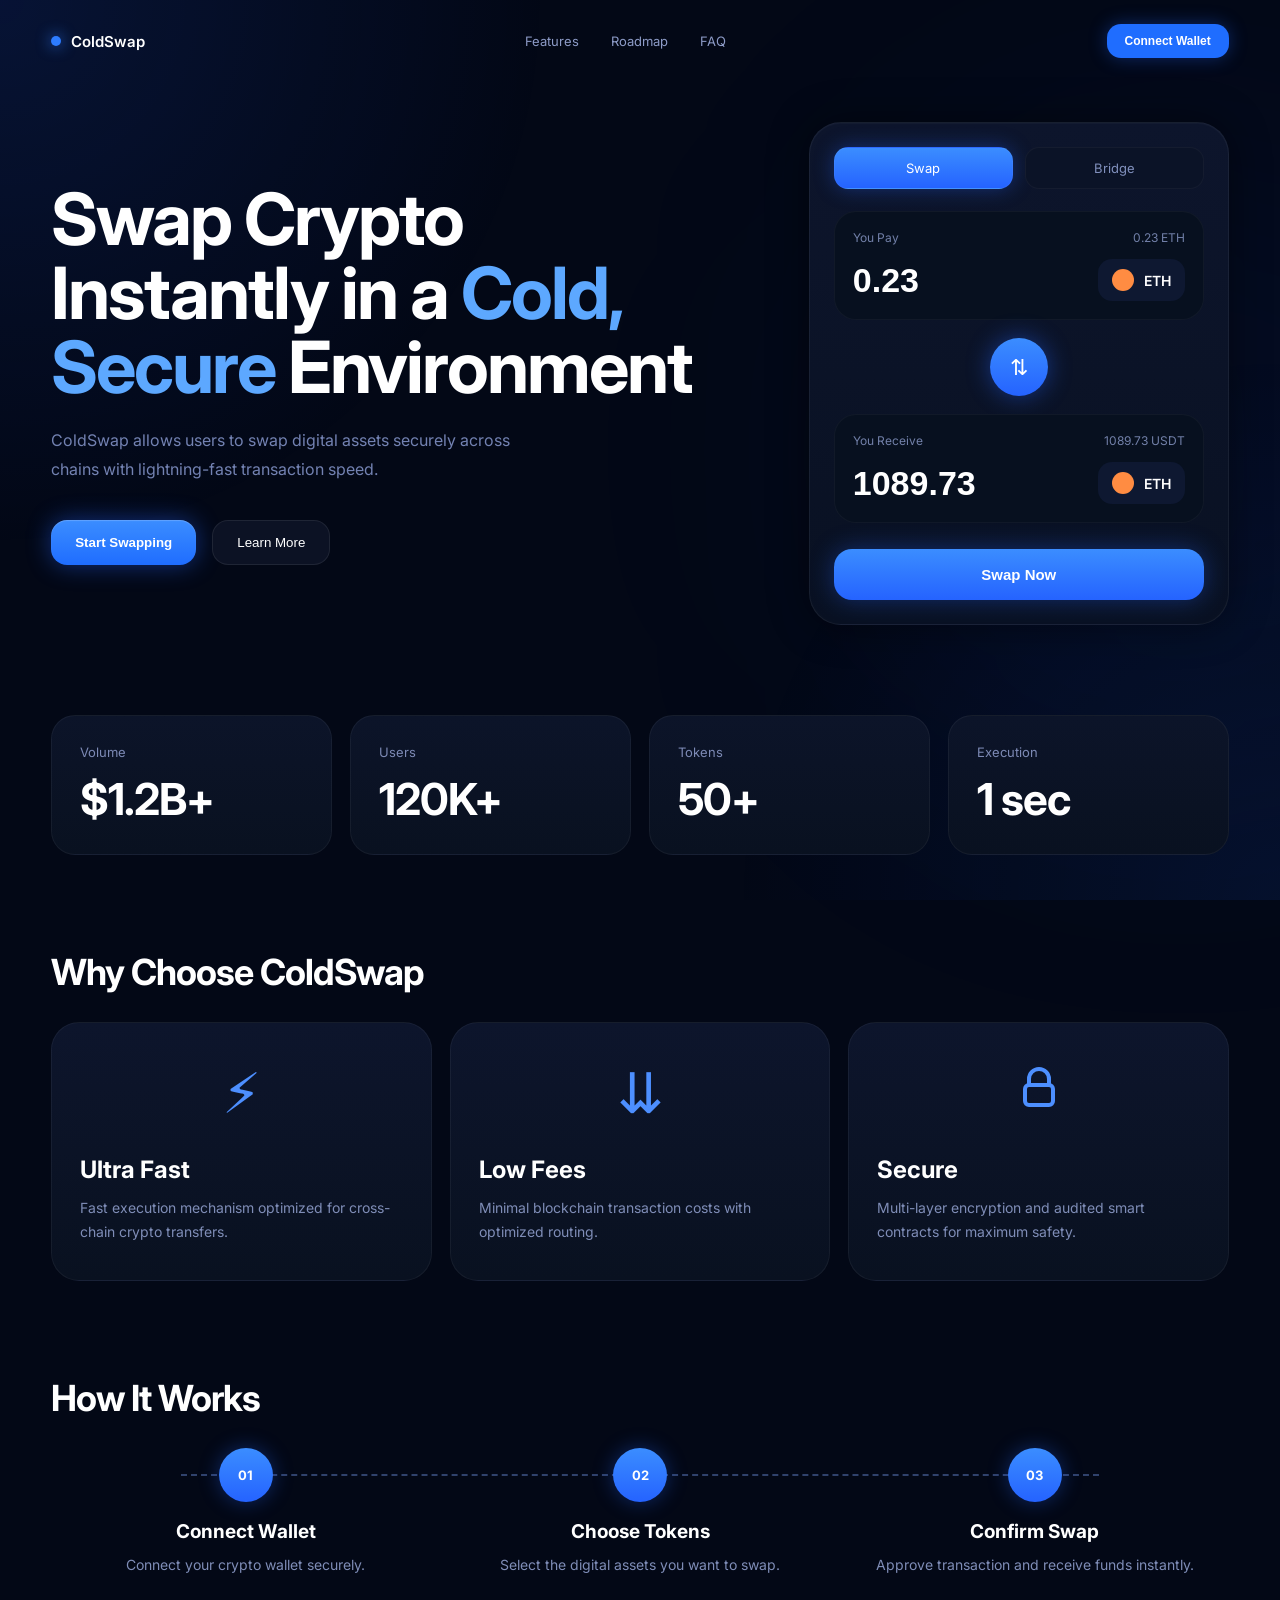
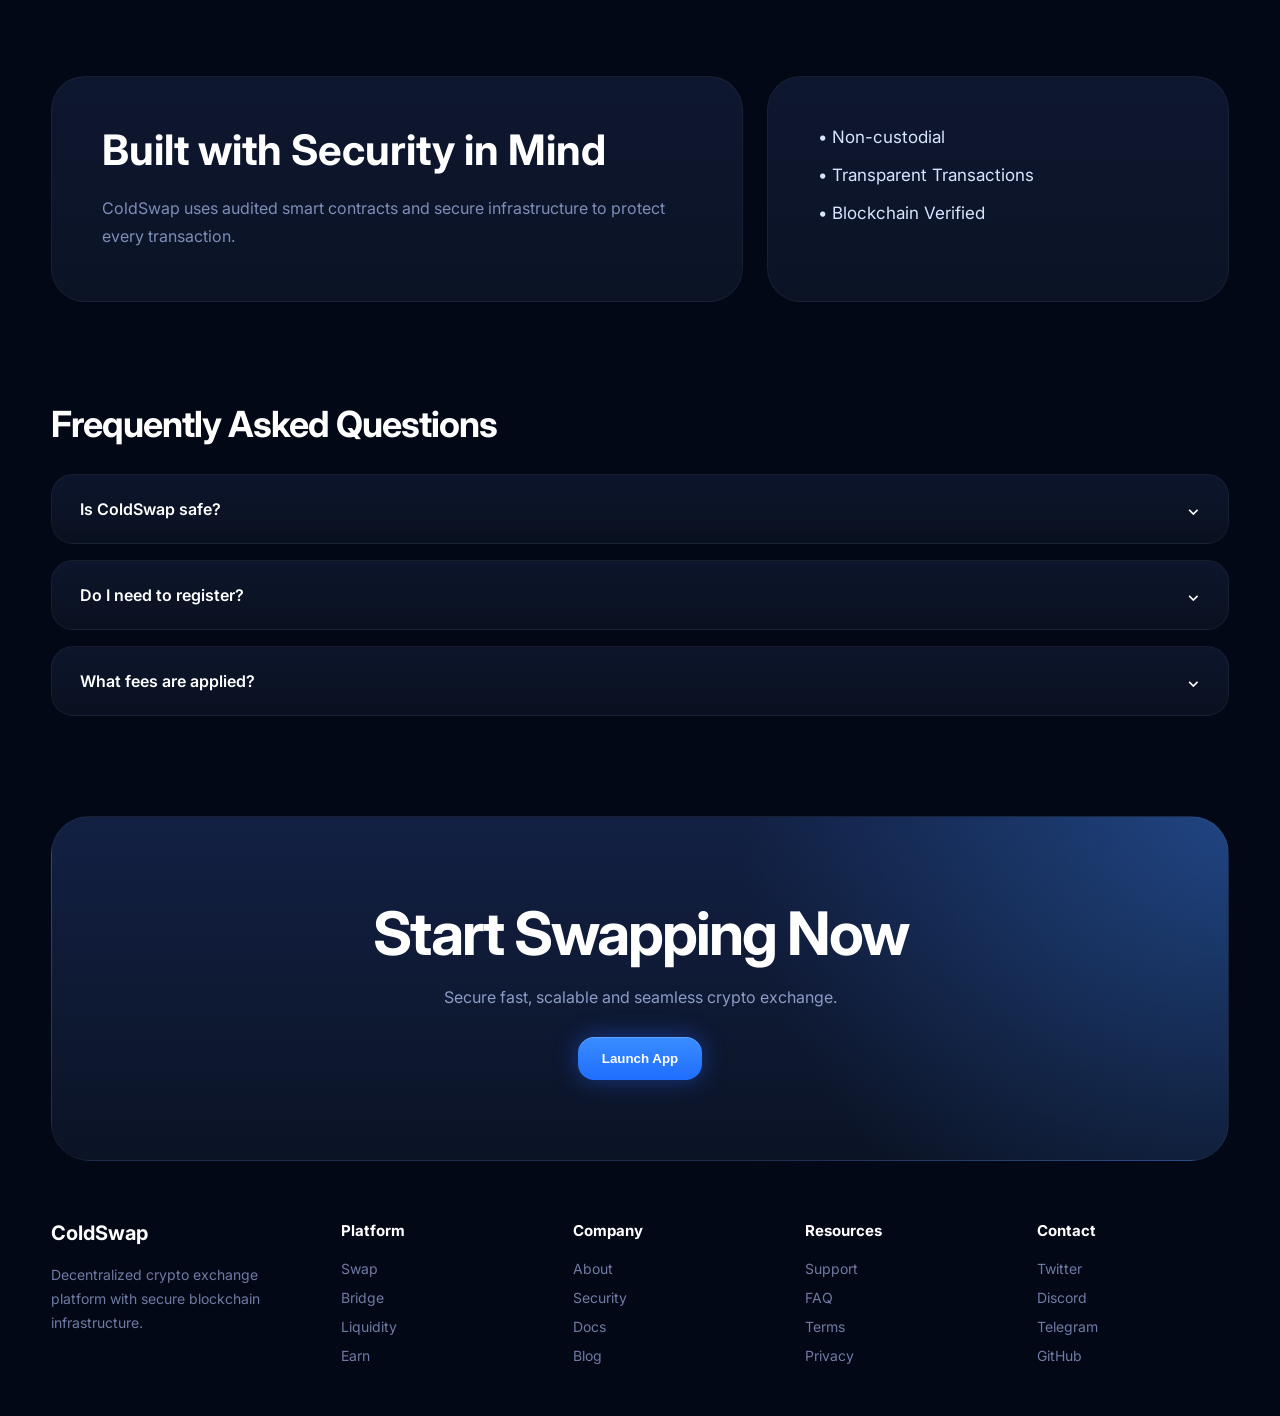
==== Доработки финал.html @ 14b4304d "Add files via upload" ====
<!DOCTYPE html>
<html lang="en">
<head>
<meta charset="UTF-8" />
<meta name="viewport" content="width=device-width, initial-scale=1.0"/>
<title>ColdSwap</title>

<link href="https://fonts.googleapis.com/css2?family=Inter:wght@400;500;600;700;800&display=swap" rel="stylesheet">

<style>

*{
    margin:0;
    padding:0;
    box-sizing:border-box;
}

body{
    background:#030816;
    font-family:'Inter',sans-serif;
    color:white;
    overflow-x:hidden;
}

/* BACKGROUND */

body::before{
    content:"";
    position:fixed;
    inset:0;
    background:
    radial-gradient(circle at top left,#245cff22 0%,transparent 35%),
    radial-gradient(circle at bottom right,#2967ff18 0%,transparent 35%);
    z-index:-2;
}

body::after{
    content:"";
    position:fixed;
    width:600px;
    height:600px;
    background:#2563ff10;
    filter:blur(140px);
    border-radius:50%;
    right:-200px;
    top:150px;
    z-index:-1;
}

/* CONTAINER */

.container{
    width:1200px;
    max-width:92%;
    margin:auto;
}

/* HEADER */

header{
    padding:24px 0;
    display:flex;
    justify-content:space-between;
    align-items:center;
}

.logo{
    display:flex;
    align-items:center;
    gap:10px;
    font-size:15px;
    font-weight:600;
}

.logo-dot{
    width:10px;
    height:10px;
    background:#2d7cff;
    border-radius:50%;
    box-shadow:0 0 15px #2d7cff;
}

nav{
    display:flex;
    gap:32px;
}

nav a{
    color:#8d9bc7;
    text-decoration:none;
    font-size:13px;
    transition:.3s;
}

nav a:hover{
    color:white;
}

.connect-btn{
    background:#1f6dff;
    border:none;
    color:white;
    padding:10px 18px;
    border-radius:14px;
    font-size:12px;
    font-weight:600;
    cursor:pointer;
    box-shadow:0 0 18px rgba(37,99,255,.35);
}

/* HERO */

.hero{
    margin-top:40px;
    display:grid;
    grid-template-columns:1fr 420px;
    gap:80px;
    align-items:center;
}

.hero h1{
    font-size:72px;
    line-height:1.03;
    font-weight:700;
    max-width:650px;
    letter-spacing:-2px;
}

.hero h1 span{
    color:#5da8ff;
}

.hero p{
    margin-top:22px;
    max-width:500px;
    color:#7382b2;
    font-size:16px;
    line-height:1.8;
}

.hero-buttons{
    display:flex;
    gap:16px;
    margin-top:36px;
}

.primary-btn{
    padding:14px 24px;
    border-radius:16px;
    border:none;
    background:linear-gradient(180deg,#3b8dff,#1f6dff);
    color:white;
    font-weight:600;
    cursor:pointer;
    box-shadow:
    0 0 25px rgba(37,99,255,.45),
    inset 0 1px 1px rgba(255,255,255,.2);
}

.secondary-btn{
    padding:14px 24px;
    border-radius:16px;
    border:1px solid rgba(255,255,255,.08);
    background:#0c1224;
    color:white;
    font-weight:500;
    cursor:pointer;
}

/* SWAP CARD */

.swap-card{
    position:relative;
    background:linear-gradient(180deg,#0d152c,#091122);
    border-radius:32px;
    padding:24px;
    border:1px solid rgba(255,255,255,.06);
    box-shadow:
    0 0 40px rgba(0,0,0,.45),
    inset 0 1px 1px rgba(255,255,255,.03);
}

.swap-tabs{
    display:flex;
    gap:12px;
    margin-bottom:22px;
}

.swap-tab{
    flex:1;
    background:#0b1327;
    border-radius:14px;
    padding:12px;
    text-align:center;
    font-size:13px;
    color:#8190bd;
    border:1px solid rgba(255,255,255,.04);
}

.swap-tab.active{
    background:linear-gradient(180deg,#3b8dff,#2563ff);
    color:white;
    box-shadow:0 0 20px rgba(37,99,255,.35);
}

.swap-input{
    background:#07101f;
    border:1px solid rgba(255,255,255,.04);
    border-radius:22px;
    padding:18px;
    margin-bottom:18px;
}

.swap-top{
    display:flex;
    justify-content:space-between;
    color:#7280a9;
    font-size:12px;
    margin-bottom:14px;
}

.swap-main{
    display:flex;
    justify-content:space-between;
    align-items:center;
}

.swap-main input{
    background:none;
    border:none;
    outline:none;
    color:white;
    font-size:34px;
    font-weight:700;
    width:100%;
}

.token{
    display:flex;
    align-items:center;
    gap:10px;
    background:#0e1831;
    border-radius:14px;
    padding:10px 14px;
    font-weight:600;
    font-size:14px;
}

.token-circle{
    width:22px;
    height:22px;
    border-radius:50%;
}

.eth{
    background:#ff8c42;
}

.usdt{
    background:#e6e6e6;
}

.swap-middle{
    width:58px;
    height:58px;
    border-radius:50%;
    margin:18px auto;
    background:linear-gradient(180deg,#3b8dff,#2563ff);
    display:flex;
    align-items:center;
    justify-content:center;
    font-size:22px;
    box-shadow:0 0 24px rgba(37,99,255,.45);
}

.swap-btn{
    width:100%;
    border:none;
    padding:17px;
    border-radius:18px;
    background:linear-gradient(180deg,#3b8dff,#2563ff);
    color:white;
    font-weight:700;
    font-size:15px;
    margin-top:8px;
    cursor:pointer;
    box-shadow:0 0 25px rgba(37,99,255,.35);
}

/* STATS */

.stats{
    margin-top:90px;
    display:grid;
    grid-template-columns:repeat(4,1fr);
    gap:18px;
}

.stat{
    background:linear-gradient(180deg,#0c1429,#091120);
    border-radius:24px;
    padding:28px;
    border:1px solid rgba(255,255,255,.05);
}

.stat small{
    color:#7d8ab5;
    display:block;
    margin-bottom:12px;
    font-size:13px;
}

.stat h2{
    font-size:44px;
    letter-spacing:-1px;
}

/* TITLES */

.section-title{
    margin-top:95px;
    margin-bottom:28px;
    font-size:36px;
    letter-spacing:-1px;
}

/* FEATURES */

.features{
    display:grid;
    grid-template-columns:repeat(3,1fr);
    gap:18px;
}

.feature{
    background:linear-gradient(180deg,#0d152c,#091120);
    border-radius:28px;
    padding:36px 28px;
    border:1px solid rgba(255,255,255,.05);
    transition:.35s;
}

.feature:hover{
    transform:translateY(-6px);
    box-shadow:0 0 35px rgba(37,99,255,.18);
}

.feature-icon{
    font-size:56px;
    color:#4d8fff;
    margin-bottom:28px;
}

.feature h3{
    font-size:24px;
    margin-bottom:12px;
}

.feature p{
    color:#7f8db7;
    line-height:1.7;
    font-size:14px;
}

/* HOW */

.how{
    margin-top:24px;
    display:flex;
    justify-content:space-between;
    position:relative;
}

.how::before{
    content:"";
    position:absolute;
    width:78%;
    border-top:2px dashed #30426c;
    top:26px;
    left:11%;
}

.step{
    position:relative;
    z-index:2;
    text-align:center;
    width:33%;
}

.step-circle{
    width:54px;
    height:54px;
    border-radius:50%;
    background:linear-gradient(180deg,#3b8dff,#2563ff);
    display:flex;
    align-items:center;
    justify-content:center;
    margin:auto;
    margin-bottom:18px;
    font-size:13px;
    font-weight:700;
    box-shadow:0 0 20px rgba(37,99,255,.35);
}

.step h4{
    margin-bottom:10px;
    font-size:19px;
}

.step p{
    color:#7f8db7;
    font-size:14px;
    line-height:1.7;
}

/* SECURITY */

.security{
    margin-top:100px;
    display:grid;
    grid-template-columns:1.5fr 1fr;
    gap:24px; /* ВОТ ЭТО СОЗДАЁТ РАЗДЕЛЕНИЕ */
}

.security h2{
    font-size:42px;
    margin-bottom:20px;
    line-height:1.1;
}

.security p{
    color:#7f8db7;
    line-height:1.8;
    max-width:600px;
}

.security ul{
    list-style:none;
}

.security li{
    margin-bottom:18px;
    color:#d8e5ff;
    font-size:17px;
}

/* FAQ */

.faq{
    margin-top:100px;
}

.faq-box{
    background:linear-gradient(180deg,#0d152c,#091120);
    border-radius:22px;
    padding:24px 28px;
    margin-bottom:16px;
    border:1px solid rgba(255,255,255,.05);
}

.faq-question{
    display:flex;
    justify-content:space-between;
    align-items:center;
    font-size:16px;
    font-weight:600;
}

.faq-answer{
    margin-top:14px;
    color:#7f8db7;
    line-height:1.7;
    font-size:14px;
}

/* CTA */

.cta{
    margin-top:100px;
    background:
    radial-gradient(circle at top right,#3b8dff55,transparent 40%),
    linear-gradient(180deg,#122043,#0b1325);
    border-radius:38px;
    padding:80px;
    text-align:center;
    border:1px solid rgba(255,255,255,.05);
}

.cta h2{
    font-size:60px;
    margin-bottom:18px;
    letter-spacing:-2px;
}

.cta p{
    color:#8d9bc7;
    margin-bottom:30px;
}

/* FOOTER */

footer{
    padding:60px 0 40px;
    display:grid;
    grid-template-columns:1.3fr repeat(4,1fr);
    gap:40px;
}

.footer-logo{
    font-size:20px;
    font-weight:700;
    margin-bottom:18px;
}

.footer-text{
    color:#6f7ba4;
    line-height:1.7;
    font-size:14px;
}

.footer-col h4{
    margin-bottom:20px;
    font-size:15px;
}

.footer-col a{
    display:block;
    margin-bottom:12px;
    color:#6f7ba4;
    text-decoration:none;
    font-size:14px;
}

/* MOBILE */

@media(max-width:1000px){

    .hero{
        grid-template-columns:1fr;
    }

    .stats{
        grid-template-columns:1fr 1fr;
    }

    .features{
        grid-template-columns:1fr;
    }

    .security{
        grid-template-columns:1fr;
    }

    footer{
        grid-template-columns:1fr 1fr;
    }

}

@media(max-width:700px){

    nav{
        display:none;
    }

    .hero h1{
        font-size:48px;
    }

    .stats{
        grid-template-columns:1fr;
    }

    .how{
        flex-direction:column;
        gap:40px;
    }

    .how::before{
        display:none;
    }

    .step{
        width:100%;
    }

    .cta{
        padding:50px 25px;
    }

    .cta h2{
        font-size:42px;
    }

    footer{
        grid-template-columns:1fr;
    }

}
/* === GLOBAL ANIMATIONS === */

@keyframes fadeUp {
    from{
        opacity:0;
        transform:translateY(40px);
    }
    to{
        opacity:1;
        transform:translateY(0);
    }
}

@keyframes float {
    0%,100%{ transform:translateY(0); }
    50%{ transform:translateY(-8px); }
}

@keyframes glowPulse {
    0%{ box-shadow:0 0 0 rgba(37,99,255,0); }
    50%{ box-shadow:0 0 30px rgba(37,99,255,.5); }
    100%{ box-shadow:0 0 0 rgba(37,99,255,0); }
}

/* === SCROLL ANIMATION BASE === */

.animate{
    opacity:0;
    transform:translateY(40px);
    transition:all .8s ease;
}

.animate.show{
    opacity:1;
    transform:translateY(0);
}

/* === HERO === */

.hero h1{
    animation:fadeUp .9s ease forwards;
}

.hero p{
    animation:fadeUp 1.2s ease forwards;
}

.hero-buttons{
    animation:fadeUp 1.5s ease forwards;
}

/* === FLOATING CARD === */

.swap-card{
    animation:fadeUp 1s ease forwards, float 6s ease-in-out infinite;
}

/* === BUTTON HOVER IMPROVEMENT === */

.primary-btn:hover{
    transform:translateY(-2px);
    box-shadow:0 0 35px rgba(37,99,255,.6);
}

.secondary-btn:hover{
    transform:translateY(-2px);
    background:#101a35;
}

/* === SWAP BUTTON PULSE === */

.swap-btn{
    animation:glowPulse 3s infinite;
}

/* === FEATURES HOVER === */

.feature{
    transition:all .4s ease;
}

.feature:hover{
    transform:translateY(-10px) scale(1.02);
}

/* === STEP FLOAT === */

.step-circle{
    animation:float 4s ease-in-out infinite;
}

/* === CTA BIG FADE === */

.cta{
    animation:fadeUp 1.2s ease forwards;
}

/* === FAQ ANIMATION === */

.faq-box{
    transition:all .3s ease;
}

.faq-box:hover{
    transform:scale(1.01);
}
.faq-answer{
    display:none;
}
.security > div{
    background:linear-gradient(180deg,#0e1730,#0b1325);
    border-radius:34px;
    padding:50px;
    border:1px solid rgba(255,255,255,.05);
}
.token {
    position: relative;
    cursor: pointer;
}

.token-dropdown {
    position: absolute;
    top: 110%;
    left: 0;
    background: #0e1831;
    border-radius: 12px;
    padding: 6px;
    width: 100%;
    display: none;
    flex-direction: column;
    z-index: 10;
    border: 1px solid rgba(255,255,255,.05);
}

.token-dropdown div {
    padding: 10px;
    border-radius: 8px;
    transition: .2s;
}

.token-dropdown div:hover {
    background: rgba(255,255,255,.08);
}
</style>
</head>

<body>

<div class="container">

<header>

<div class="logo">
<div class="logo-dot"></div>
ColdSwap
</div>

<nav>
<a href="#">Features</a>
<a href="#">Roadmap</a>
<a href="#">FAQ</a>
</nav>

<button class="connect-btn">Connect Wallet</button>

</header>

<!-- HERO -->

<section class="hero">

<div>

<h1>
Swap Crypto
Instantly in a
<span>Cold, Secure</span>
Environment
</h1>

<p>
ColdSwap allows users to swap digital assets securely
across chains with lightning-fast transaction speed.
</p>

<div class="hero-buttons">
<button class="primary-btn">Start Swapping</button>
<button class="secondary-btn">Learn More</button>
</div>

</div>

<!-- CARD -->

<div class="swap-card">

<div class="swap-tabs">
<div class="swap-tab active">Swap</div>
<div class="swap-tab">Bridge</div>
</div>

<div class="swap-input">

<div class="swap-top">
<span>You Pay</span>
<span>0.23 ETH</span>
</div>

<div class="swap-main">
<input value="0.23">
<div class="token">
    <div class="token-circle eth"></div>
    <span class="token-name">ETH</span>

    <div class="token-dropdown">
        <div data-token="ETH">ETH</div>
        <div data-token="BTC">BTC</div>
        <div data-token="USDT">USDT</div>
        <div data-token="BNB">BNB</div>
    </div>
</div>
</div>

</div>

<div class="swap-middle" id="swapButton">
⇅
</div>

<div class="swap-input">

<div class="swap-top">
<span>You Receive</span>
<span>1089.73 USDT</span>
</div>

<div class="swap-main">
<input value="1089.73">
<div class="token">
    <div class="token-circle eth"></div>
    <span class="token-name">ETH</span>

    <div class="token-dropdown">
        <div data-token="ETH">ETH</div>
        <div data-token="BTC">BTC</div>
        <div data-token="USDT">USDT</div>
        <div data-token="BNB">BNB</div>
    </div>
</div>
</div>

</div>

<button class="swap-btn">Swap Now</button>

</div>

</section>

<!-- STATS -->

<section class="stats">

<div class="stat">
<small>Volume</small>
<h2>$1.2B+</h2>
</div>

<div class="stat">
<small>Users</small>
<h2>120K+</h2>
</div>

<div class="stat">
<small>Tokens</small>
<h2>50+</h2>
</div>

<div class="stat">
<small>Execution</small>
<h2>1 sec</h2>
</div>

</section>

<!-- FEATURES -->

<h2 class="section-title">Why Choose ColdSwap</h2>

<section class="features">

<div class="feature">
<div class="feature-icon" style="text-align: center;">⚡︎</div>
<h3>Ultra Fast</h3>
<p>
Fast execution mechanism optimized for
cross-chain crypto transfers.
</p>
</div>

<div class="feature">
<div class="feature-icon" style="text-align: center;">⇊</div>
<h3>Low Fees</h3>
<p>
Minimal blockchain transaction
costs with optimized routing.
</p>
</div>

<div class="feature">
<div class="feature-icon" style="text-align: center;">
<svg width="48" height="48" viewBox="0 0 24 24" fill="none">
<path d="M7 10V7a5 5 0 0 1 10 0v3" stroke="#4d8fff" stroke-width="2"/>
<rect x="5" y="10" width="14" height="10" rx="2" stroke="#4d8fff" stroke-width="2"/>
</svg>
</div>
<h3>Secure</h3>
<p>
Multi-layer encryption and audited
smart contracts for maximum safety.
</p>
</div>

</section>

<!-- HOW -->

<h2 class="section-title">How It Works</h2>

<section class="how">

<div class="step">
<div class="step-circle">01</div>
<h4>Connect Wallet</h4>
<p>Connect your crypto wallet securely.</p>
</div>

<div class="step">
<div class="step-circle">02</div>
<h4>Choose Tokens</h4>
<p>Select the digital assets you want to swap.</p>
</div>

<div class="step">
<div class="step-circle">03</div>
<h4>Confirm Swap</h4>
<p>Approve transaction and receive funds instantly.</p>
</div>

</section>

<!-- SECURITY -->

<section class="security">

<div>
<h2>Built with Security in Mind</h2>

<p>
ColdSwap uses audited smart contracts and secure
infrastructure to protect every transaction.
</p>
</div>

<div>

<ul>
<li>• Non-custodial</li>
<li>• Transparent Transactions</li>
<li>• Blockchain Verified</li>
</ul>

</div>

</section>

<!-- FAQ -->

<section class="faq">

<h2 class="section-title">Frequently Asked Questions</h2>

<div class="faq-box">

<div class="faq-question">
<span>Is ColdSwap safe?</span>
<span>⌄</span>
</div>

<div class="faq-answer">
Yes. All transactions are secured using
audited smart contracts and encryption.
</div>

</div>

<div class="faq-box">

<div class="faq-question">
<span>Do I need to register?</span>
<span>⌄</span>
</div>
<div class="faq-answer">
Yes. All transactions are secured using
audited smart contracts and encryption.
</div>

</div>

<div class="faq-box">

<div class="faq-question">
<span>What fees are applied?</span>
<span>⌄</span>
</div>

<div class="faq-answer">
Yes. All transactions are secured using
audited smart contracts and encryption.
</div>

</div>

</section>

<!-- CTA -->

<section class="cta">

<h2>Start Swapping Now</h2>

<p>
Secure fast, scalable and seamless crypto exchange.
</p>

<button class="primary-btn">
Launch App
</button>

</section>

<!-- FOOTER -->

<footer>

<div>

<div class="footer-logo">
ColdSwap
</div>

<div class="footer-text">
Decentralized crypto exchange platform
with secure blockchain infrastructure.
</div>

</div>

<div class="footer-col">
<h4>Platform</h4>
<a href="#">Swap</a>
<a href="#">Bridge</a>
<a href="#">Liquidity</a>
<a href="#">Earn</a>
</div>

<div class="footer-col">
<h4>Company</h4>
<a href="#">About</a>
<a href="#">Security</a>
<a href="#">Docs</a>
<a href="#">Blog</a>
</div>

<div class="footer-col">
<h4>Resources</h4>
<a href="#">Support</a>
<a href="#">FAQ</a>
<a href="#">Terms</a>
<a href="#">Privacy</a>
</div>

<div class="footer-col">
<h4>Contact</h4>
<a href="#">Twitter</a>
<a href="#">Discord</a>
<a href="#">Telegram</a>
<a href="#">GitHub</a>
</div>

</footer>

</div>
<script>

/* === SCROLL REVEAL === */

const observer = new IntersectionObserver((entries)=>{
    entries.forEach(entry=>{
        if(entry.isIntersecting){
            entry.target.classList.add('show');
        }
    });
},{ threshold:0.15 });

document.querySelectorAll(
    '.stat, .feature, .step, .security, .faq-box, .cta, footer'
).forEach(el=>{
    el.classList.add('animate');
    observer.observe(el);
});


/* === FAQ TOGGLE === */

document.querySelectorAll('.faq-box').forEach(box=>{
    const answer = box.querySelector('.faq-answer');

    if(answer){
        answer.style.display = "none";
    }

    box.addEventListener('click', ()=>{
        if(!answer) return;

        const isOpen = answer.style.display === "block";

        answer.style.display = isOpen ? "none" : "block";
    });
});

</script>
<script>

const tabs = document.querySelectorAll('.swap-tab');

tabs.forEach(tab => {
    tab.addEventListener('click', () => {

        // убираем active у всех
        tabs.forEach(t => t.classList.remove('active'));

        // добавляем к нажатой
        tab.classList.add('active');

    });
});

</script>
<script>

document.querySelectorAll('.faq-box').forEach(box => {

    const answer = box.querySelector('.faq-answer');

    box.addEventListener('click', () => {

        const isOpen = answer.style.display === 'block';

        // закрыть все
        document.querySelectorAll('.faq-answer').forEach(a => {
            a.style.display = 'none';
        });

        // открыть текущий
        if(!isOpen){
            answer.style.display = 'block';
        }

    });

});

</script>

<script>

document.querySelectorAll('.faq-box').forEach(box => {

    box.addEventListener('click', () => {

        const answer = box.querySelector('.faq-answer');

        if(answer.style.display === 'block'){
            answer.style.display = 'none';
        } else {
            answer.style.display = 'block';
        }

    });

});

</script>

<script>

document.querySelectorAll('.token').forEach(token => {

    const dropdown = token.querySelector('.token-dropdown');
    const name = token.querySelector('.token-name');

    // открытие списка
    token.addEventListener('click', (e) => {
        e.stopPropagation();

        // закрываем все
        document.querySelectorAll('.token-dropdown').forEach(d => {
            if(d !== dropdown) d.style.display = 'none';
        });

        dropdown.style.display =
            dropdown.style.display === 'flex' ? 'none' : 'flex';
    });

    // выбор токена
    dropdown.querySelectorAll('div').forEach(item => {
    item.addEventListener('click', (e) => {
        e.stopPropagation();

        const selected = item.dataset.token;

        const allTokens = document.querySelectorAll('.token-name');

        const currentIndex = [...allTokens].indexOf(name);
        const otherIndex = currentIndex === 0 ? 1 : 0;

        const otherToken = allTokens[otherIndex];

        // если выбрали ту же валюту — меняем местами
        if (otherToken.textContent === selected) {

            const inputs = document.querySelectorAll('.swap-main input');

            // меняем значения
            const tempValue = inputs[currentIndex].value;
            inputs[currentIndex].value = inputs[otherIndex].value;
            inputs[otherIndex].value = tempValue;

            // меняем токены
            otherToken.textContent = name.textContent;
        }

        // ставим выбранный токен
        name.textContent = selected;

        dropdown.style.display = 'none';
    });
});
});

// клик вне — закрыть
document.addEventListener('click', () => {
    document.querySelectorAll('.token-dropdown').forEach(d => {
        d.style.display = 'none';
    });
});

</script>
<script>

const swapBtn = document.getElementById('swapButton');

swapBtn.addEventListener('click', () => {

    const inputs = document.querySelectorAll('.swap-main input');
    const tokens = document.querySelectorAll('.token-name');

    // значения
    const value1 = inputs[0].value;
    const value2 = inputs[1].value;

    // токены
    const token1 = tokens[0].textContent;
    const token2 = tokens[1].textContent;

    // меняем местами
    inputs[0].value = value2;
    inputs[1].value = value1;

    tokens[0].textContent = token2;
    tokens[1].textContent = token1;

});

</script>
</body>
</html>
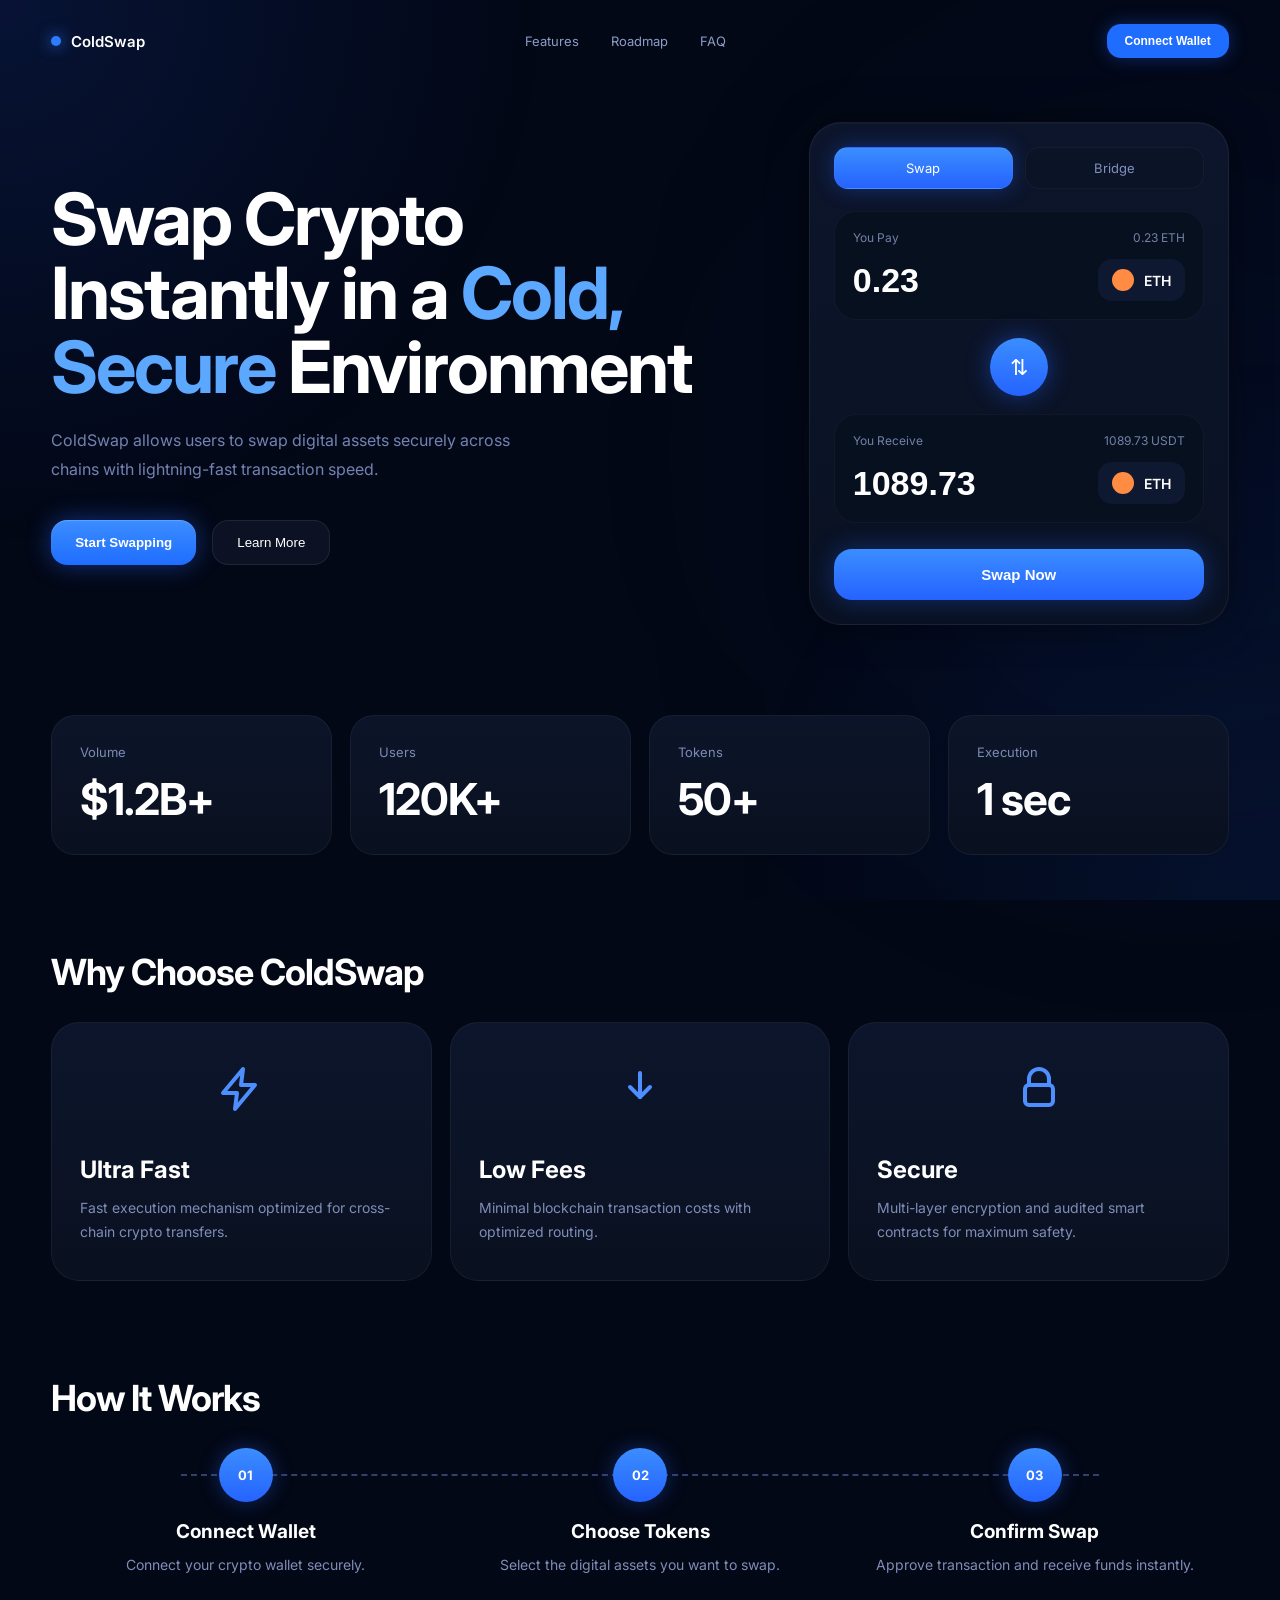
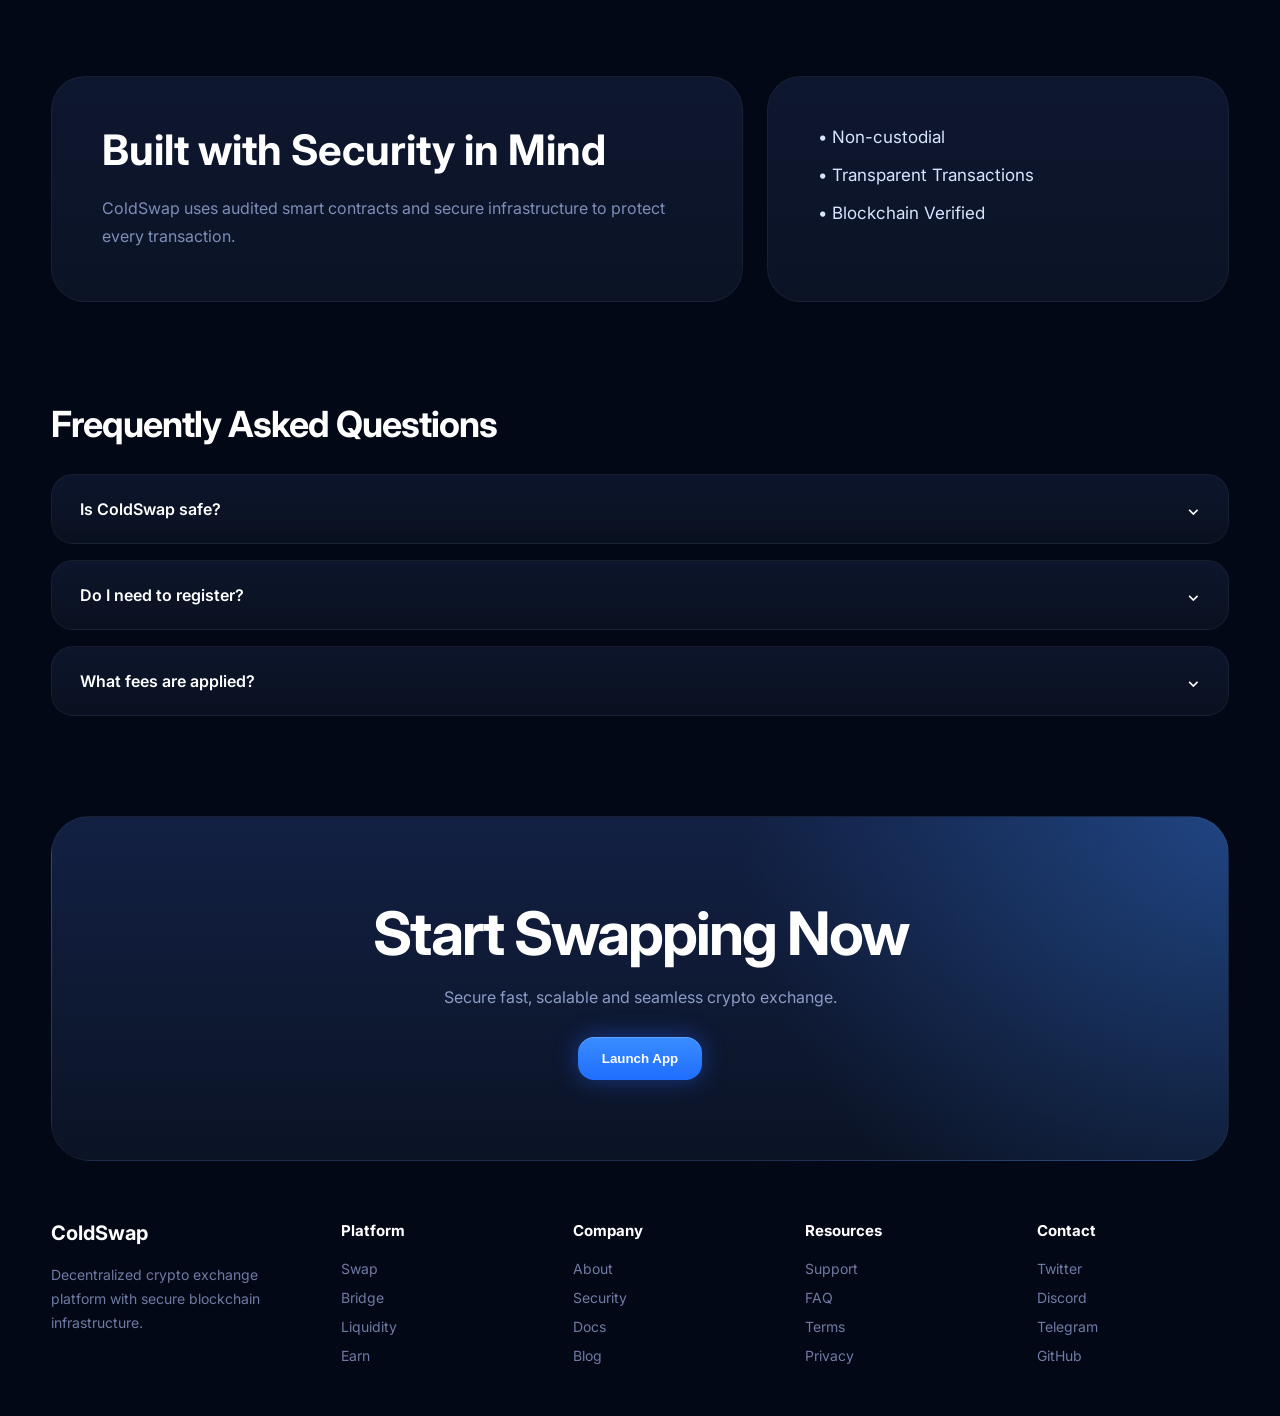
==== commit 7016eb79: "Add files via upload" ====
--- a/Доработки финал.html
+++ b/Доработки финал.html
@@ -889,7 +889,11 @@
 <section class="features">
 
 <div class="feature">
-<div class="feature-icon" style="text-align: center;">⚡︎</div>
+<div class="feature-icon" style="text-align: center;">
+<svg width="48" height="48" viewBox="0 0 24 24" fill="none">
+<path d="M13 2L3 14h7l-1 8 10-12h-7l1-8z" stroke="#4d8fff" stroke-width="2" stroke-linejoin="round"/>
+</svg>
+</div>
 <h3>Ultra Fast</h3>
 <p>
 Fast execution mechanism optimized for
@@ -898,7 +902,12 @@
 </div>
 
 <div class="feature">
-<div class="feature-icon" style="text-align: center;">⇊</div>
+<div class="feature-icon" style="text-align: center;">
+<svg width="48" height="48" viewBox="0 0 24 24" fill="none">
+<path d="M12 4v12" stroke="#4d8fff" stroke-width="2" stroke-linecap="round"/>
+<path d="M7 11l5 5 5-5" stroke="#4d8fff" stroke-width="2" stroke-linecap="round" stroke-linejoin="round"/>
+</svg>
+</div>
 <h3>Low Fees</h3>
 <p>
 Minimal blockchain transaction
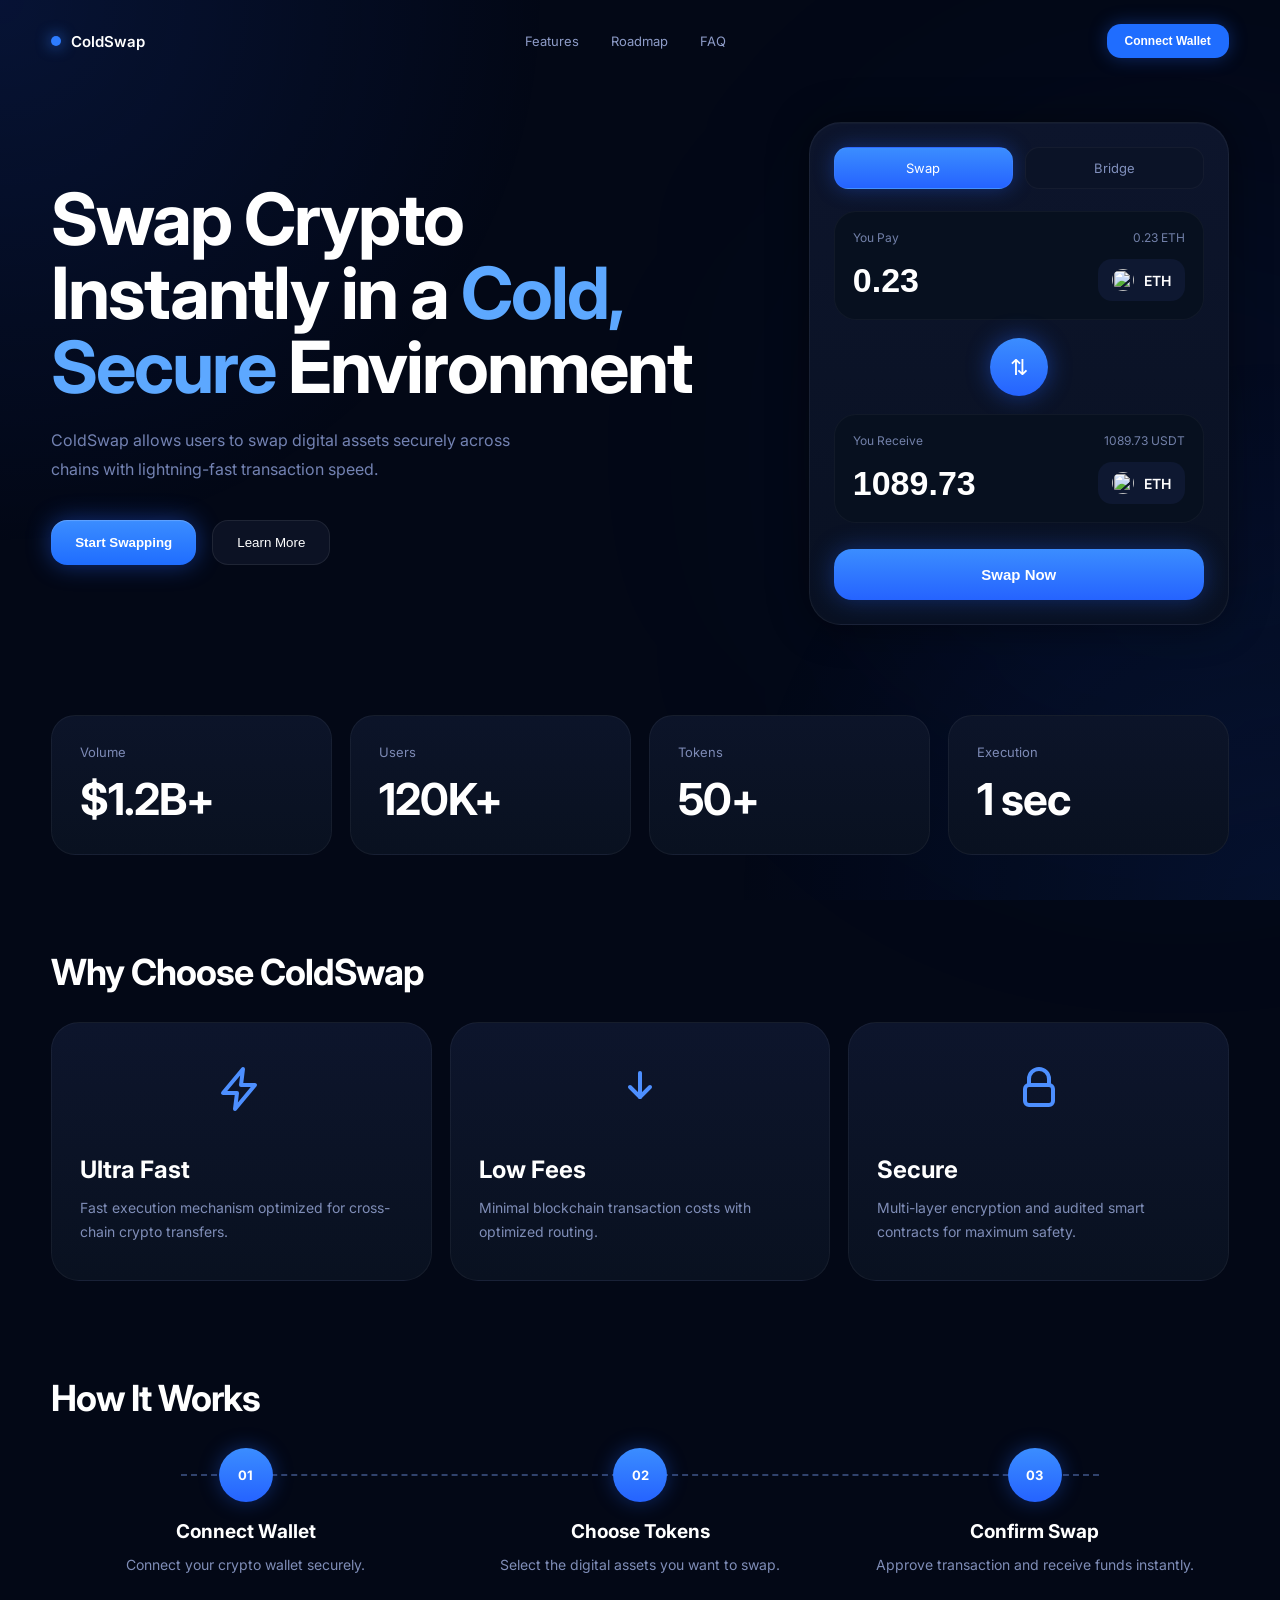
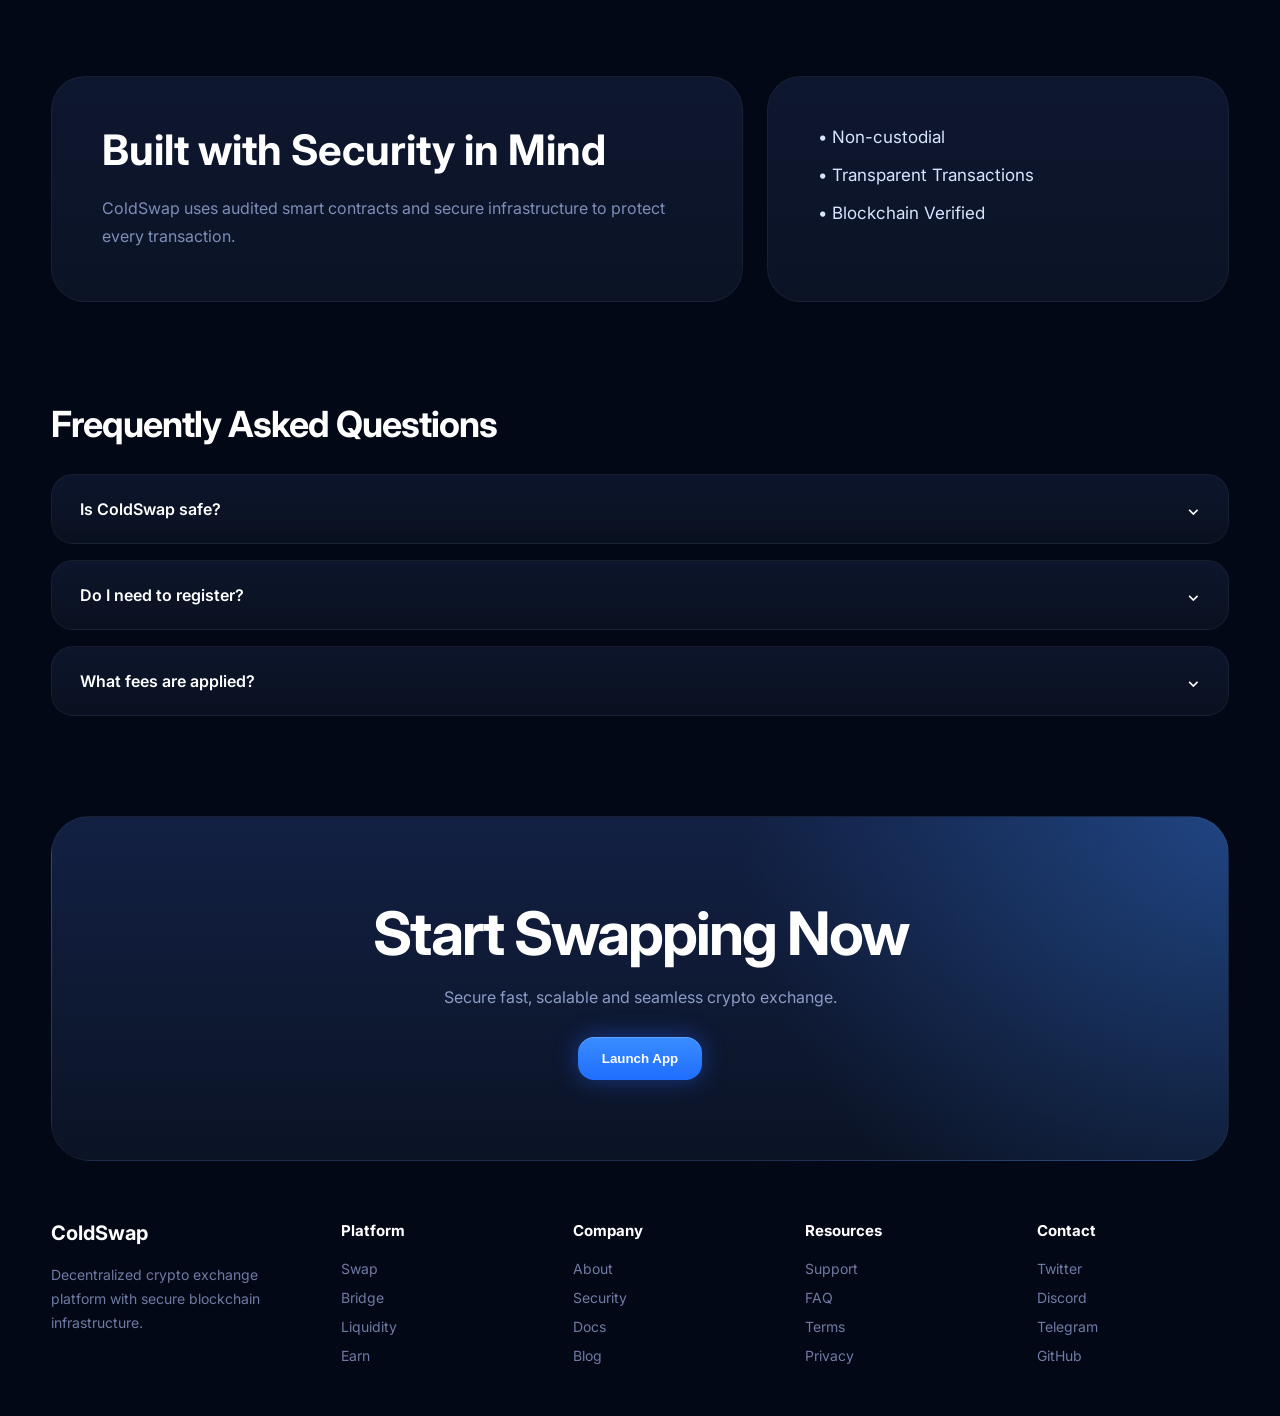
==== commit f1ec49f9: "Add files via upload" ====
--- a/Доработки финал.html
+++ b/Доработки финал.html
@@ -246,10 +246,11 @@
     font-size:14px;
 }
 
-.token-circle{
+.token-icon{
     width:22px;
     height:22px;
     border-radius:50%;
+    object-fit:cover;
 }
 
 .eth{
@@ -808,7 +809,7 @@
 <div class="swap-main">
 <input value="0.23">
 <div class="token">
-    <div class="token-circle eth"></div>
+    <img class="token-icon" src="https://cryptologos.cc/logos/ethereum-eth-logo.png?v=029" />
     <span class="token-name">ETH</span>
 
     <div class="token-dropdown">
@@ -835,8 +836,9 @@
 
 <div class="swap-main">
 <input value="1089.73">
+
 <div class="token">
-    <div class="token-circle eth"></div>
+    <img class="token-icon" src="https://cryptologos.cc/logos/ethereum-eth-logo.png?v=029">
     <span class="token-name">ETH</span>
 
     <div class="token-dropdown">
@@ -1202,11 +1204,17 @@
 </script>
 
 <script>
-
+const tokenIcons = {
+    ETH: "https://cryptologos.cc/logos/ethereum-eth-logo.png?v=029",
+    BTC: "https://cryptologos.cc/logos/bitcoin-btc-logo.png?v=029",
+    USDT: "https://cryptologos.cc/logos/tether-usdt-logo.png?v=029",
+    BNB: "https://cryptologos.cc/logos/bnb-bnb-logo.png?v=029"
+};
 document.querySelectorAll('.token').forEach(token => {
 
     const dropdown = token.querySelector('.token-dropdown');
     const name = token.querySelector('.token-name');
+    const icon = token.querySelector('.token-icon');
 
     // открытие списка
     token.addEventListener('click', (e) => {
@@ -1251,6 +1259,7 @@
 
         // ставим выбранный токен
         name.textContent = selected;
+        icon.src = tokenIcons[selected];
 
         dropdown.style.display = 'none';
     });
@@ -1273,6 +1282,7 @@
 
     const inputs = document.querySelectorAll('.swap-main input');
     const tokens = document.querySelectorAll('.token-name');
+    const icons = document.querySelectorAll('.token-icon');
 
     // значения
     const value1 = inputs[0].value;
@@ -1288,7 +1298,12 @@
 
     tokens[0].textContent = token2;
     tokens[1].textContent = token1;
-
+    
+    const icon1 = icons[0].src;
+    const icon2 = icons[1].src;
+
+    icons[0].src = icon2;
+    icons[1].src = icon1;
 });
 
 </script>
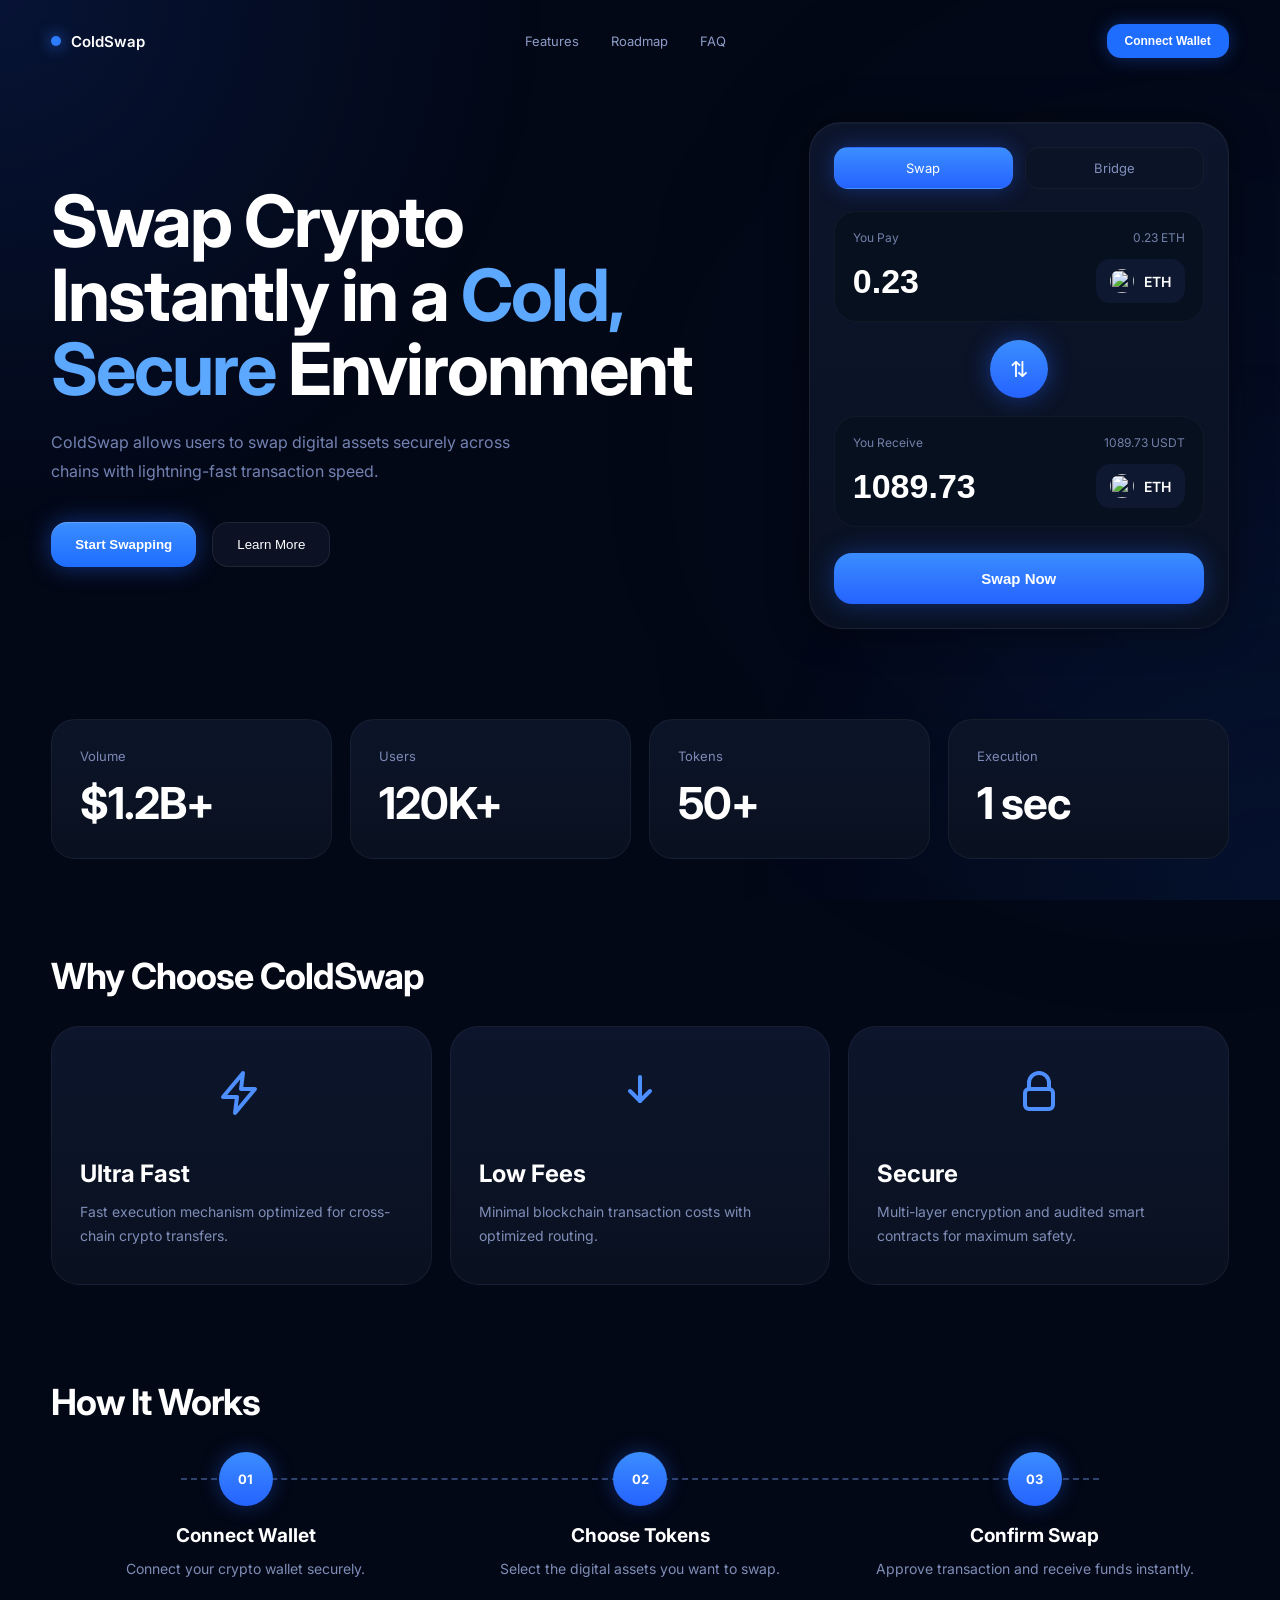
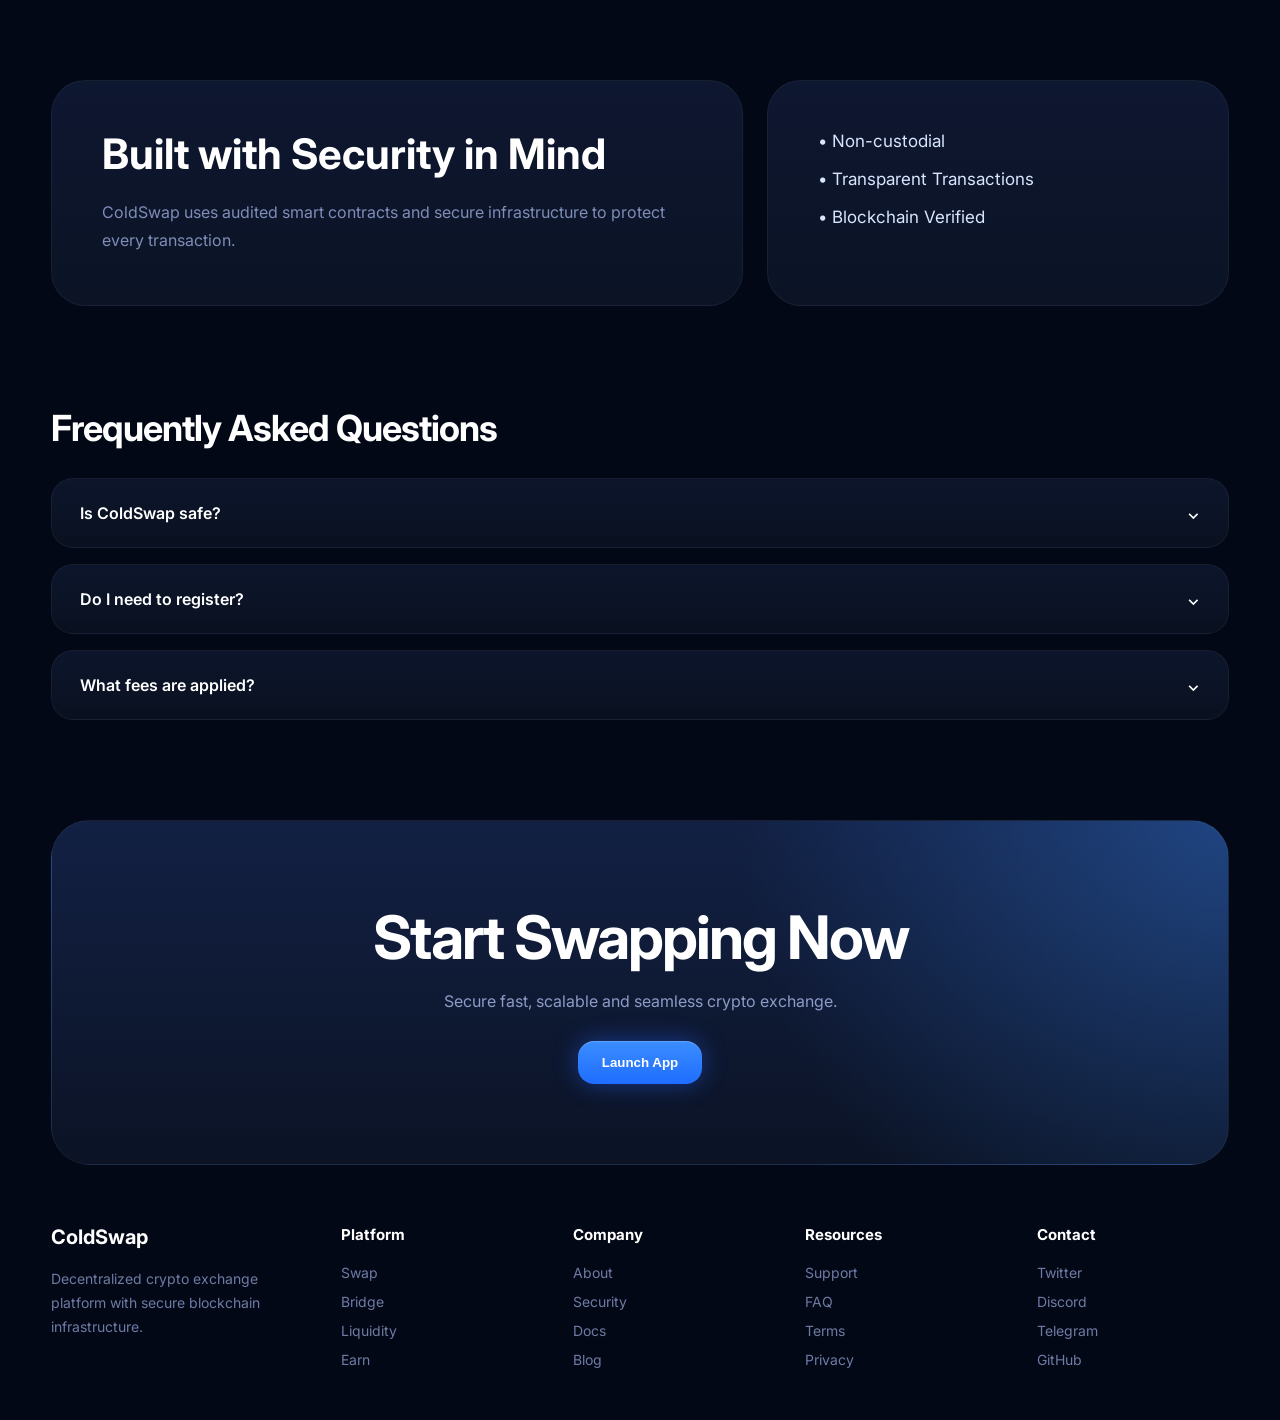
==== commit e0ac1fb6: "Add files via upload" ====
--- a/Доработки финал.html
+++ b/Доработки финал.html
@@ -244,15 +244,17 @@
     padding:10px 14px;
     font-weight:600;
     font-size:14px;
+    flex-shrink:0;
 }
 
 .token-icon{
-    width:22px;
-    height:22px;
+    width:24px;
+    height:24px;
+    min-width:24px; /* ВОТ ЭТО ГЛАВНОЕ */
     border-radius:50%;
     object-fit:cover;
-}
-
+    display:block;
+}
 .eth{
     background:#ff8c42;
 }
